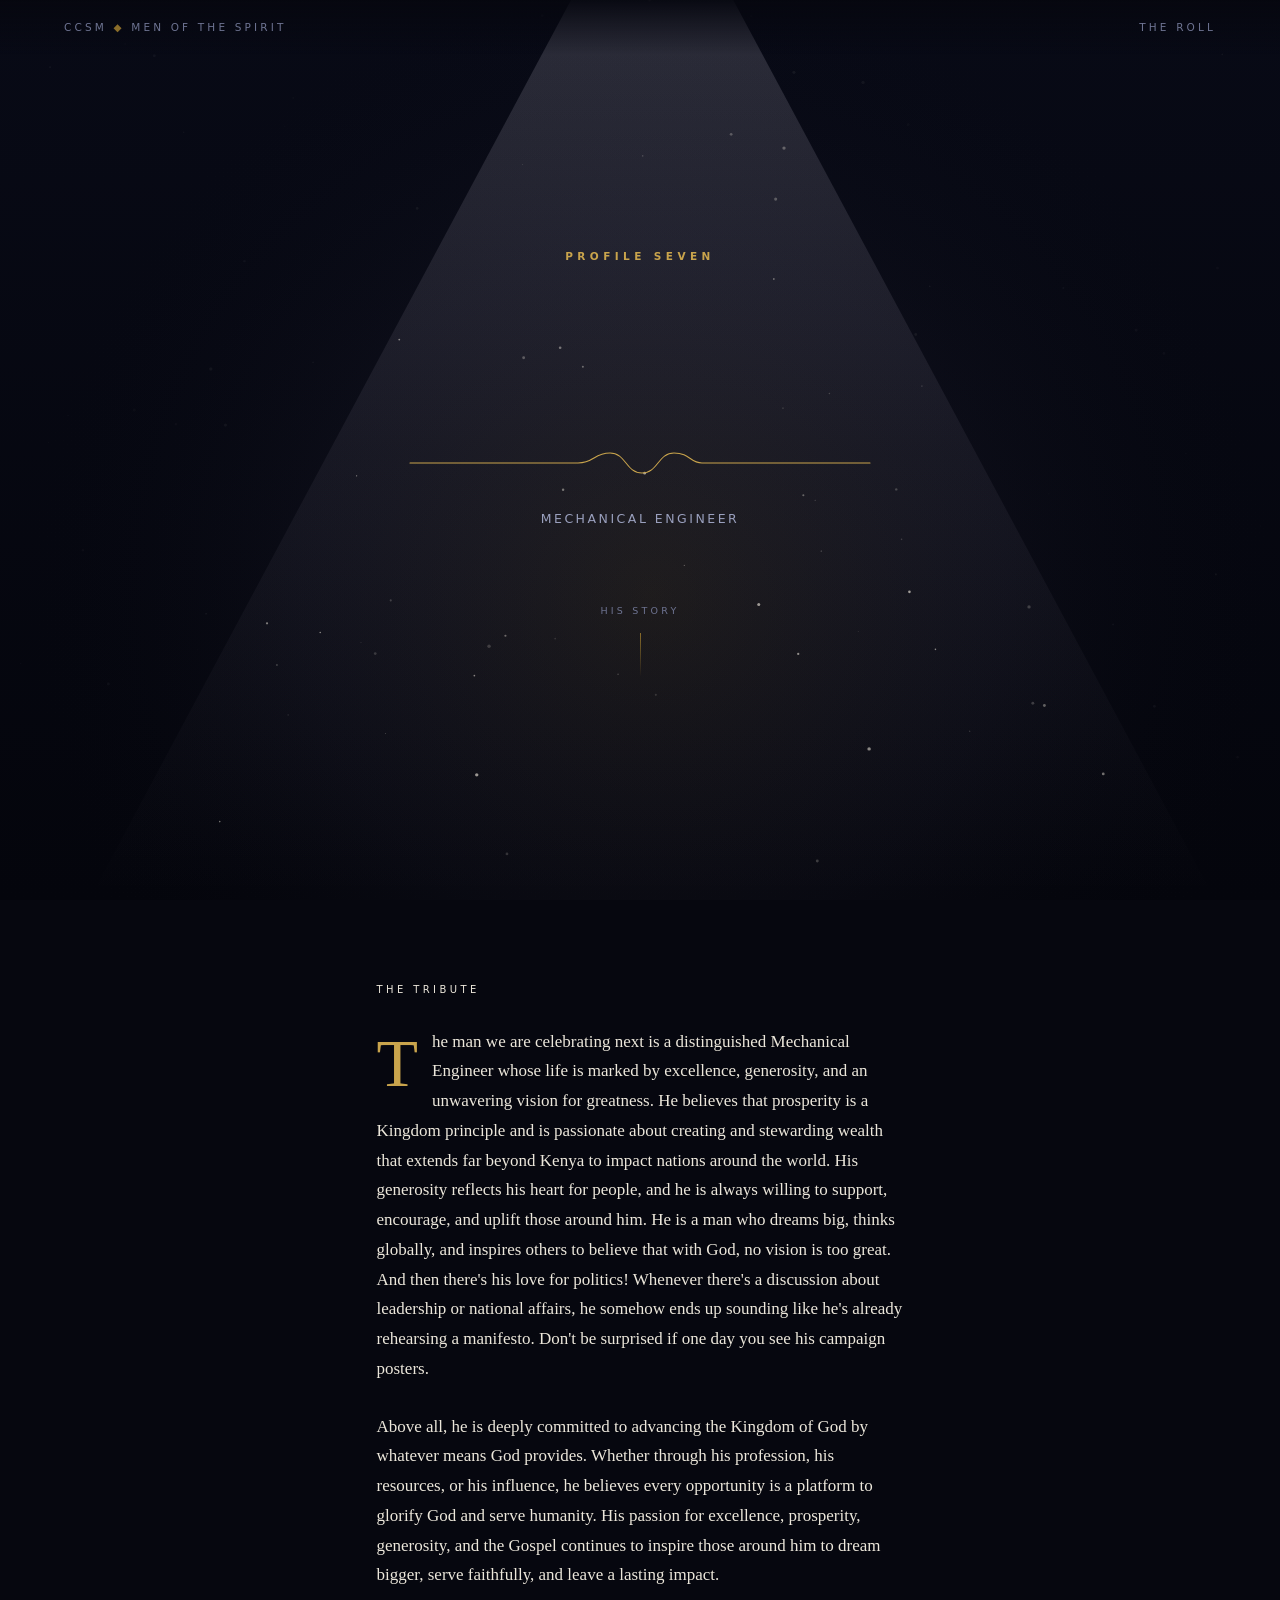
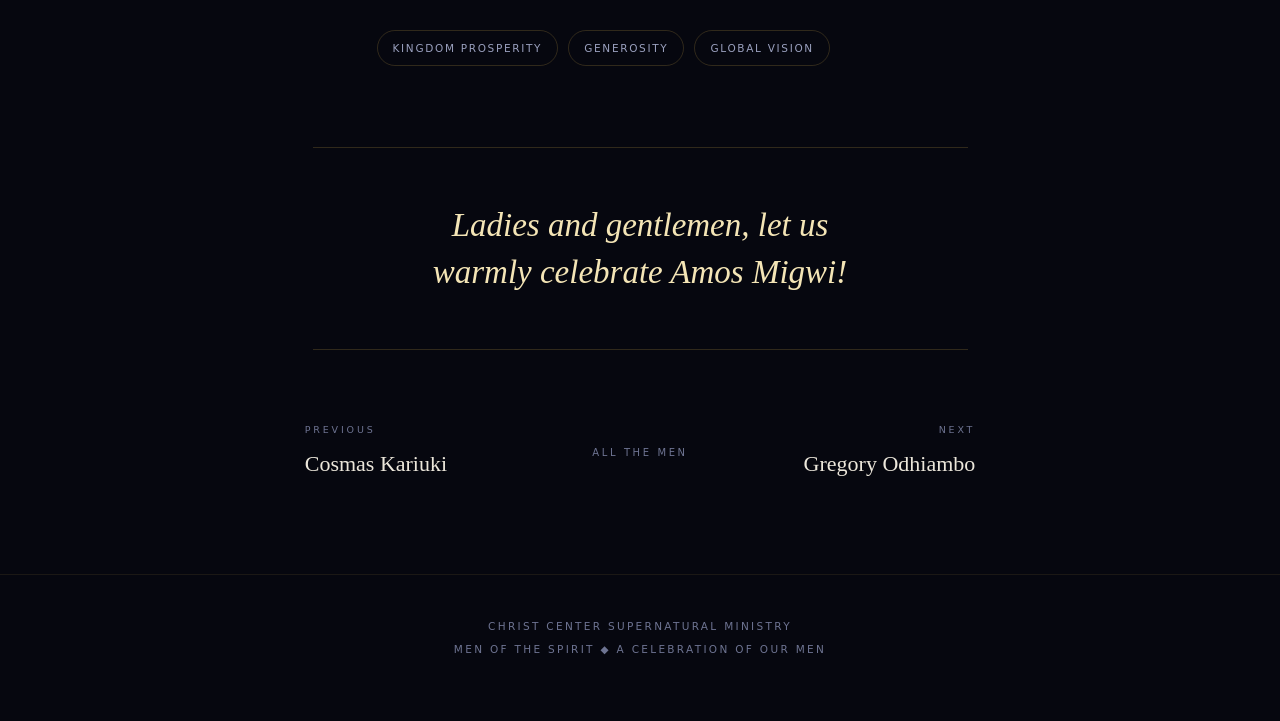
==== amos/index.html @ e0d93254 "Add Men of the Spirit celebration site - Generator builds index plus one page per man from profiles." ====
<!doctype html>
<html lang="en">
<head>
<meta charset="utf-8">
<meta name="viewport" content="width=device-width, initial-scale=1">
<title>Amos Migwi &#183; Men of the Spirit</title>
<meta name="description" content="Amos Migwi &#8212; Mechanical Engineer. Celebrated at Men of the Spirit.">
<meta name="theme-color" content="#06070f">
<meta property="og:title" content="Amos Migwi &#183; Men of the Spirit">
<meta property="og:description" content="Amos Migwi &#8212; Mechanical Engineer. Celebrated at Men of the Spirit.">
<meta property="og:type" content="website">
<link rel="icon" href="../assets/favicon.svg" type="image/svg+xml">
<link rel="stylesheet" href="../assets/css/site.css">
</head>
<body>
<canvas class="beam" aria-hidden="true"></canvas>
<header class="masthead">
  <a href="../">CCSM <span class="masthead__mark">&#9670;</span> Men of the Spirit</a>
  <a href="../#the-roll">The Roll</a>
</header>
<main class="page">

<section class="hero">
  <p class="hero__eyebrow" data-step="eyebrow">Profile Seven</p>
  <h1 class="hero__name" data-focus>Amos Migwi</h1>
  <svg class="flourish" viewBox="0 0 460 26" aria-hidden="true"><path d="M0 13 H168 M292 13 H460 M168 13 c16 0 16 -10 32 -10 s16 20 32 20 s16 -20 32 -20 s16 10 28 10" /></svg>
  <p class="hero__role" data-step="role">Mechanical Engineer</p>
  <div class="scroll-cue" data-step="cue">His story<span></span></div>
</section>

<section class="tribute">
  <p class="tribute__label reveal">The Tribute</p>
  <div class="reveal">
    <p class="lead">The man we are celebrating next is a distinguished Mechanical Engineer whose life is marked by excellence, generosity, and an unwavering vision for greatness. He believes that prosperity is a Kingdom principle and is passionate about creating and stewarding wealth that extends far beyond Kenya to impact nations around the world. His generosity reflects his heart for people, and he is always willing to support, encourage, and uplift those around him. He is a man who dreams big, thinks globally, and inspires others to believe that with God, no vision is too great. And then there's his love for politics! Whenever there's a discussion about leadership or national affairs, he somehow ends up sounding like he's already rehearsing a manifesto. Don't be surprised if one day you see his campaign posters.</p>
    <p>Above all, he is deeply committed to advancing the Kingdom of God by whatever means God provides. Whether through his profession, his resources, or his influence, he believes every opportunity is a platform to glorify God and serve humanity. His passion for excellence, prosperity, generosity, and the Gospel continues to inspire those around him to dream bigger, serve faithfully, and leave a lasting impact.</p>
  </div>
  <ul class="facets reveal"><li>Kingdom Prosperity</li><li>Generosity</li><li>Global Vision</li></ul>
</section>

<section class="call reveal">
  <p>Ladies and gentlemen, let us warmly celebrate Amos Migwi!</p>
</section>

<nav class="pager">
  <a class="pager__link" href="../cosmas/">
    <span class="pager__dir">Previous</span>
    <span class="pager__who">Cosmas Kariuki</span>
  </a>
  <a class="pager__hall" href="../#the-roll">All the men</a>
  <a class="pager__link pager__link--next" href="../gregory/">
    <span class="pager__dir">Next</span>
    <span class="pager__who">Gregory Odhiambo</span>
  </a>
</nav>
</main>
<footer class="colophon">
  <div>Christ Center Supernatural Ministry</div>
  <div>Men of the Spirit &#9670; A Celebration of Our Men</div>
</footer>
<script src="../assets/js/site.js"></script>
</body>
</html>
---- assets/css/site.css ----
/* ==========================================================================
   Men of the Spirit — Christ Center Supernatural Ministry
   A single committed visual world: a darkened hall, one shaft of light,
   and gold leaf. Ceremonial, not corporate.
   ========================================================================== */

:root{
  /* Ground: near-black carrying a navy bias, never a neutral grey. */
  --hall:        #06070f;
  --hall-deep:   #0b0f22;
  --hall-lift:   #10152c;

  /* Gold leaf, three depths — shadow, leaf, highlight. */
  --gold-deep:   #8a6d2a;
  --gold:        #c9a44c;
  --gold-light:  #f4e5b6;

  /* Warm parchment for reading; cool slate-lavender for the quiet voice. */
  --parchment:   #ece7db;
  --slate:       #9aa0be;
  --slate-dim:   #6e7492;

  --rule:        rgba(201,164,76,.22);
  --rule-faint:  rgba(201,164,76,.11);

  --display: Didot, "Bodoni 72", "Playfair Display", "Times New Roman",
             Georgia, serif;
  --serif:   "Iowan Old Style", "Palatino Linotype", Palatino, Georgia, serif;
  --sans:    -apple-system, BlinkMacSystemFont, "Segoe UI", system-ui,
             "Helvetica Neue", Arial, sans-serif;

  --measure: 62ch;
  --gutter:  clamp(20px, 5vw, 64px);
}

*, *::before, *::after{ box-sizing: border-box; }

html{ scroll-behavior: smooth; }

body{
  margin: 0;
  background: var(--hall);
  color: var(--parchment);
  font-family: var(--serif);
  font-size: 17px;
  line-height: 1.75;
  -webkit-font-smoothing: antialiased;
  text-rendering: optimizeLegibility;
  overflow-x: hidden;
}

a{ color: var(--gold); text-decoration: none; }
a:focus-visible,
button:focus-visible{
  outline: 2px solid var(--gold-light);
  outline-offset: 4px;
  border-radius: 2px;
}

::selection{ background: rgba(201,164,76,.28); color: #fff; }

/* --------------------------------------------------------------- masthead */

.masthead{
  position: fixed;
  inset: 0 0 auto 0;
  z-index: 20;
  display: flex;
  align-items: center;
  justify-content: space-between;
  gap: 16px;
  padding: 18px var(--gutter);
  font-family: var(--sans);
  font-size: 10.5px;
  letter-spacing: .3em;
  text-transform: uppercase;
  color: var(--slate-dim);
  background: linear-gradient(180deg, rgba(6,7,15,.92), rgba(6,7,15,0));
  pointer-events: none;
}
.masthead a{ pointer-events: auto; color: var(--slate-dim); }
.masthead a:hover{ color: var(--gold); }
.masthead__mark{ color: var(--gold-deep); }

/* ------------------------------------------------------------------- beam */

.beam{
  position: fixed;
  inset: 0;
  width: 100%;
  height: 100%;
  z-index: 0;
  pointer-events: none;
}

.page{ position: relative; z-index: 1; }

/* ------------------------------------------------------------------- hero */

.hero{
  min-height: 100svh;
  display: flex;
  flex-direction: column;
  align-items: center;
  justify-content: center;
  text-align: center;
  padding: 96px var(--gutter) 72px;
  gap: 0;
}

.hero__eyebrow{
  margin: 0 0 30px;
  font-family: var(--sans);
  font-size: 10.5px;
  font-weight: 600;
  letter-spacing: .42em;
  text-transform: uppercase;
  color: var(--gold);
  opacity: 0;
}

.hero__name{
  margin: 0;
  font-family: var(--display);
  font-weight: 400;
  font-size: clamp(42px, 9.4vw, 118px);
  line-height: 1.02;
  letter-spacing: .004em;
  text-wrap: balance;
  max-width: 15ch;
  background-image: linear-gradient(
      100deg,
      var(--gold-deep) 0%, var(--gold) 26%, var(--gold-light) 42%,
      var(--gold) 58%, var(--gold-deep) 100%);
  background-size: 300% 100%;
  background-position: 130% 0;
  -webkit-background-clip: text;
  background-clip: text;
  color: transparent;
}
/* Each word is masked separately so the beam appears to focus on the name. */
.hero__name .w{
  display: inline-block;
  opacity: 0;
  filter: blur(14px);
  transform: translateY(10px);
}

.flourish{
  width: min(460px, 78%);
  height: 26px;
  margin: 34px 0 0;
  overflow: visible;
}
.flourish path{
  fill: none;
  stroke: var(--gold);
  stroke-width: 1.1;
  stroke-linecap: round;
}

.hero__role{
  margin: 30px 0 0;
  max-width: 34ch;
  font-family: var(--sans);
  font-size: clamp(11px, 1.3vw, 12.5px);
  font-weight: 500;
  letter-spacing: .2em;
  text-transform: uppercase;
  line-height: 2;
  color: var(--slate);
  opacity: 0;
}

.scroll-cue{
  margin-top: clamp(40px, 8vh, 90px);
  font-family: var(--sans);
  font-size: 9.5px;
  letter-spacing: .34em;
  text-transform: uppercase;
  color: var(--slate-dim);
  opacity: 0;
}
.scroll-cue span{
  display: block;
  width: 1px;
  height: 44px;
  margin: 14px auto 0;
  background: linear-gradient(var(--gold-deep), transparent);
}

/* ---------------------------------------------------------------- tribute */

.tribute{
  max-width: calc(var(--measure) + 2 * var(--gutter));
  margin: 0 auto;
  padding: clamp(40px, 9vh, 110px) var(--gutter) 0;
}

.tribute__label{
  margin: 0 0 26px;
  font-family: var(--sans);
  font-size: 10px;
  letter-spacing: .34em;
  text-transform: uppercase;
  color: var(--gold-deep);
}

.tribute p{
  margin: 0 0 28px;
  max-width: var(--measure);
  color: var(--parchment);
}

/* The illuminated capital opens the tribute, as in a psalter. */
.tribute p.lead::first-letter{
  float: left;
  font-family: var(--display);
  font-size: 4em;
  line-height: .78;
  padding: 10px 14px 0 0;
  color: var(--gold);
}

.facets{
  display: flex;
  flex-wrap: wrap;
  gap: 10px;
  margin: 40px 0 0;
  padding: 0;
  list-style: none;
}
.facets li{
  font-family: var(--sans);
  font-size: 10.5px;
  letter-spacing: .16em;
  text-transform: uppercase;
  color: var(--slate);
  border: 1px solid var(--rule);
  border-radius: 999px;
  padding: 8px 15px;
}

.call{
  margin: clamp(50px, 9vh, 96px) auto 0;
  max-width: calc(var(--measure) + 2 * var(--gutter));
  padding: clamp(34px, 5vw, 54px) var(--gutter);
  border-top: 1px solid var(--rule);
  border-bottom: 1px solid var(--rule);
  text-align: center;
}
.call p{
  margin: 0;
  font-family: var(--display);
  font-size: clamp(21px, 3.1vw, 33px);
  line-height: 1.4;
  font-style: italic;
  color: var(--gold-light);
  text-wrap: balance;
}

/* -------------------------------------------------------------- pagination */

.pager{
  display: grid;
  grid-template-columns: 1fr auto 1fr;
  align-items: center;
  gap: 20px;
  max-width: calc(var(--measure) + 2 * var(--gutter));
  margin: 0 auto;
  padding: clamp(46px, 8vh, 86px) var(--gutter) clamp(60px, 10vh, 110px);
  font-family: var(--sans);
}
.pager__link{
  display: flex;
  flex-direction: column;
  gap: 7px;
  min-width: 0;
}
.pager__link--next{ text-align: right; align-items: flex-end; }
.pager__dir{
  font-size: 9.5px;
  letter-spacing: .3em;
  text-transform: uppercase;
  color: var(--slate-dim);
}
.pager__who{
  font-family: var(--display);
  font-size: clamp(16px, 2.4vw, 22px);
  color: var(--parchment);
  transition: color .3s ease;
}
.pager__link:hover .pager__who{ color: var(--gold); }
.pager__hall{
  font-size: 10px;
  letter-spacing: .26em;
  text-transform: uppercase;
  color: var(--slate-dim);
  white-space: nowrap;
}
.pager__hall:hover{ color: var(--gold); }

/* ------------------------------------------------------------- the hall */

.hall-hero{
  min-height: 92svh;
  display: flex;
  flex-direction: column;
  align-items: center;
  justify-content: center;
  text-align: center;
  padding: 110px var(--gutter) 60px;
}
.hall-hero__org{
  margin: 0 0 34px;
  font-family: var(--sans);
  font-size: 10.5px;
  font-weight: 600;
  letter-spacing: .42em;
  text-transform: uppercase;
  color: var(--gold);
  opacity: 0;
}
.hall-hero__title{
  margin: 0;
  font-family: var(--display);
  font-weight: 400;
  font-size: clamp(46px, 11vw, 140px);
  line-height: .96;
  letter-spacing: .002em;
  text-wrap: balance;
  background-image: linear-gradient(
      100deg,
      var(--gold-deep) 0%, var(--gold) 26%, var(--gold-light) 42%,
      var(--gold) 58%, var(--gold-deep) 100%);
  background-size: 300% 100%;
  background-position: 130% 0;
  -webkit-background-clip: text;
  background-clip: text;
  color: transparent;
}
.hall-hero__title .w{
  display: inline-block;
  opacity: 0;
  filter: blur(16px);
  transform: translateY(12px);
}
.hall-hero__sub{
  margin: 30px 0 0;
  font-family: var(--sans);
  font-size: 11.5px;
  letter-spacing: .24em;
  text-transform: uppercase;
  color: var(--slate);
  opacity: 0;
}

.invocation{
  max-width: calc(var(--measure) + 2 * var(--gutter));
  margin: 0 auto;
  padding: clamp(30px, 7vh, 90px) var(--gutter) clamp(40px, 8vh, 96px);
}
.invocation p{ margin: 0 0 28px; max-width: var(--measure); }
.invocation p.lead::first-letter{
  float: left;
  font-family: var(--display);
  font-size: 4em;
  line-height: .78;
  padding: 10px 14px 0 0;
  color: var(--gold);
}

.roll{
  max-width: 1180px;
  margin: 0 auto;
  padding: 0 var(--gutter) clamp(70px, 12vh, 130px);
}
.roll__label{
  margin: 0 0 34px;
  font-family: var(--sans);
  font-size: 10px;
  letter-spacing: .34em;
  text-transform: uppercase;
  color: var(--gold-deep);
  border-top: 1px solid var(--rule-faint);
  padding-top: 22px;
}
.roll__grid{
  display: grid;
  grid-template-columns: repeat(auto-fill, minmax(240px, 1fr));
  gap: 1px;
  background: var(--rule-faint);
  border: 1px solid var(--rule-faint);
}

/* Each man is a lit plaque; the light follows the pointer across it. */
.plaque{
  position: relative;
  display: flex;
  flex-direction: column;
  gap: 0;
  padding: 34px 26px 30px;
  background: var(--hall-deep);
  overflow: hidden;
  isolation: isolate;
  transition: background .45s ease;
}
.plaque::before{
  content: "";
  position: absolute;
  inset: 0;
  z-index: -1;
  opacity: 0;
  background: radial-gradient(
      180px 180px at var(--px, 50%) var(--py, 50%),
      rgba(201,164,76,.16), transparent 70%);
  transition: opacity .45s ease;
}
.plaque:hover{ background: var(--hall-lift); }
.plaque:hover::before,
.plaque:focus-within::before{ opacity: 1; }

.plaque__no{
  font-family: var(--sans);
  font-size: 9.5px;
  letter-spacing: .28em;
  text-transform: uppercase;
  color: var(--slate-dim);
}
.plaque__monogram{
  position: relative;
  width: 76px;
  height: 76px;
  margin: 22px 0 24px;
  display: grid;
  place-items: center;
  font-family: var(--display);
  font-size: 26px;
  letter-spacing: .04em;
  color: var(--gold);
}
.plaque__monogram svg{
  position: absolute;
  inset: 0;
  width: 100%;
  height: 100%;
  transform: rotate(-90deg);
}
.plaque__monogram circle{
  fill: none;
  stroke: var(--gold-deep);
  stroke-width: 1;
}
.plaque__monogram circle.arc{
  stroke: var(--gold);
  stroke-dasharray: 226;
  stroke-dashoffset: 226;
  transition: stroke-dashoffset 1.1s cubic-bezier(.2,.7,.2,1);
}
.plaque:hover .plaque__monogram circle.arc,
.plaque:focus-within .plaque__monogram circle.arc{ stroke-dashoffset: 0; }

.plaque__name{
  margin: 0;
  font-family: var(--display);
  font-weight: 400;
  font-size: clamp(22px, 2.4vw, 29px);
  line-height: 1.14;
  color: var(--parchment);
  text-wrap: balance;
}
.plaque__role{
  margin: 12px 0 0;
  font-family: var(--sans);
  font-size: 10.5px;
  letter-spacing: .14em;
  text-transform: uppercase;
  line-height: 1.8;
  color: var(--slate);
}
.plaque__link{
  position: absolute;
  inset: 0;
  z-index: 2;
}
.plaque__link:focus-visible{ outline-offset: -4px; }
.plaque--draft .plaque__name,
.plaque--draft .plaque__monogram{ color: var(--slate); }
.plaque--draft .plaque__role{ color: var(--slate-dim); font-style: italic; }

/* ------------------------------------------------------------- draft note */

.awaiting{
  max-width: calc(var(--measure) + 2 * var(--gutter));
  margin: 0 auto;
  padding: clamp(40px, 9vh, 110px) var(--gutter) 0;
}
.awaiting__box{
  border: 1px solid var(--rule);
  border-radius: 3px;
  padding: clamp(26px, 4vw, 40px);
  background: rgba(16,21,44,.5);
}
.awaiting__box h2{
  margin: 0 0 14px;
  font-family: var(--display);
  font-weight: 400;
  font-size: clamp(21px, 3vw, 28px);
  color: var(--gold-light);
}
.awaiting__box p{ margin: 0 0 16px; color: var(--slate); }
.awaiting__box p:last-child{ margin-bottom: 0; }

/* ----------------------------------------------------------------- footer */

.colophon{
  border-top: 1px solid var(--rule-faint);
  padding: 40px var(--gutter) 60px;
  text-align: center;
  font-family: var(--sans);
  font-size: 10.5px;
  letter-spacing: .22em;
  text-transform: uppercase;
  color: var(--slate-dim);
  line-height: 2.2;
}

/* ---------------------------------------------------------------- reveals */

.reveal{ opacity: 0; transform: translateY(18px); }
.reveal.in{
  opacity: 1;
  transform: none;
  transition: opacity .9s ease, transform .9s cubic-bezier(.2,.7,.2,1);
}

@media (prefers-reduced-motion: reduce){
  html{ scroll-behavior: auto; }
  *, *::before, *::after{
    animation: none !important;
    transition: none !important;
  }
  .hero__eyebrow, .hero__role, .scroll-cue,
  .hall-hero__org, .hall-hero__sub, .reveal{ opacity: 1; transform: none; }
  .hero__name .w, .hall-hero__title .w{
    opacity: 1; filter: none; transform: none;
  }
  .plaque__monogram circle.arc{ stroke-dashoffset: 0; }
}

@media (max-width: 640px){
  body{ font-size: 16.5px; }
  .pager{ grid-template-columns: 1fr; text-align: left; gap: 26px; }
  .pager__link--next{ text-align: left; align-items: flex-start; }
  .pager__hall{ order: 3; }
}
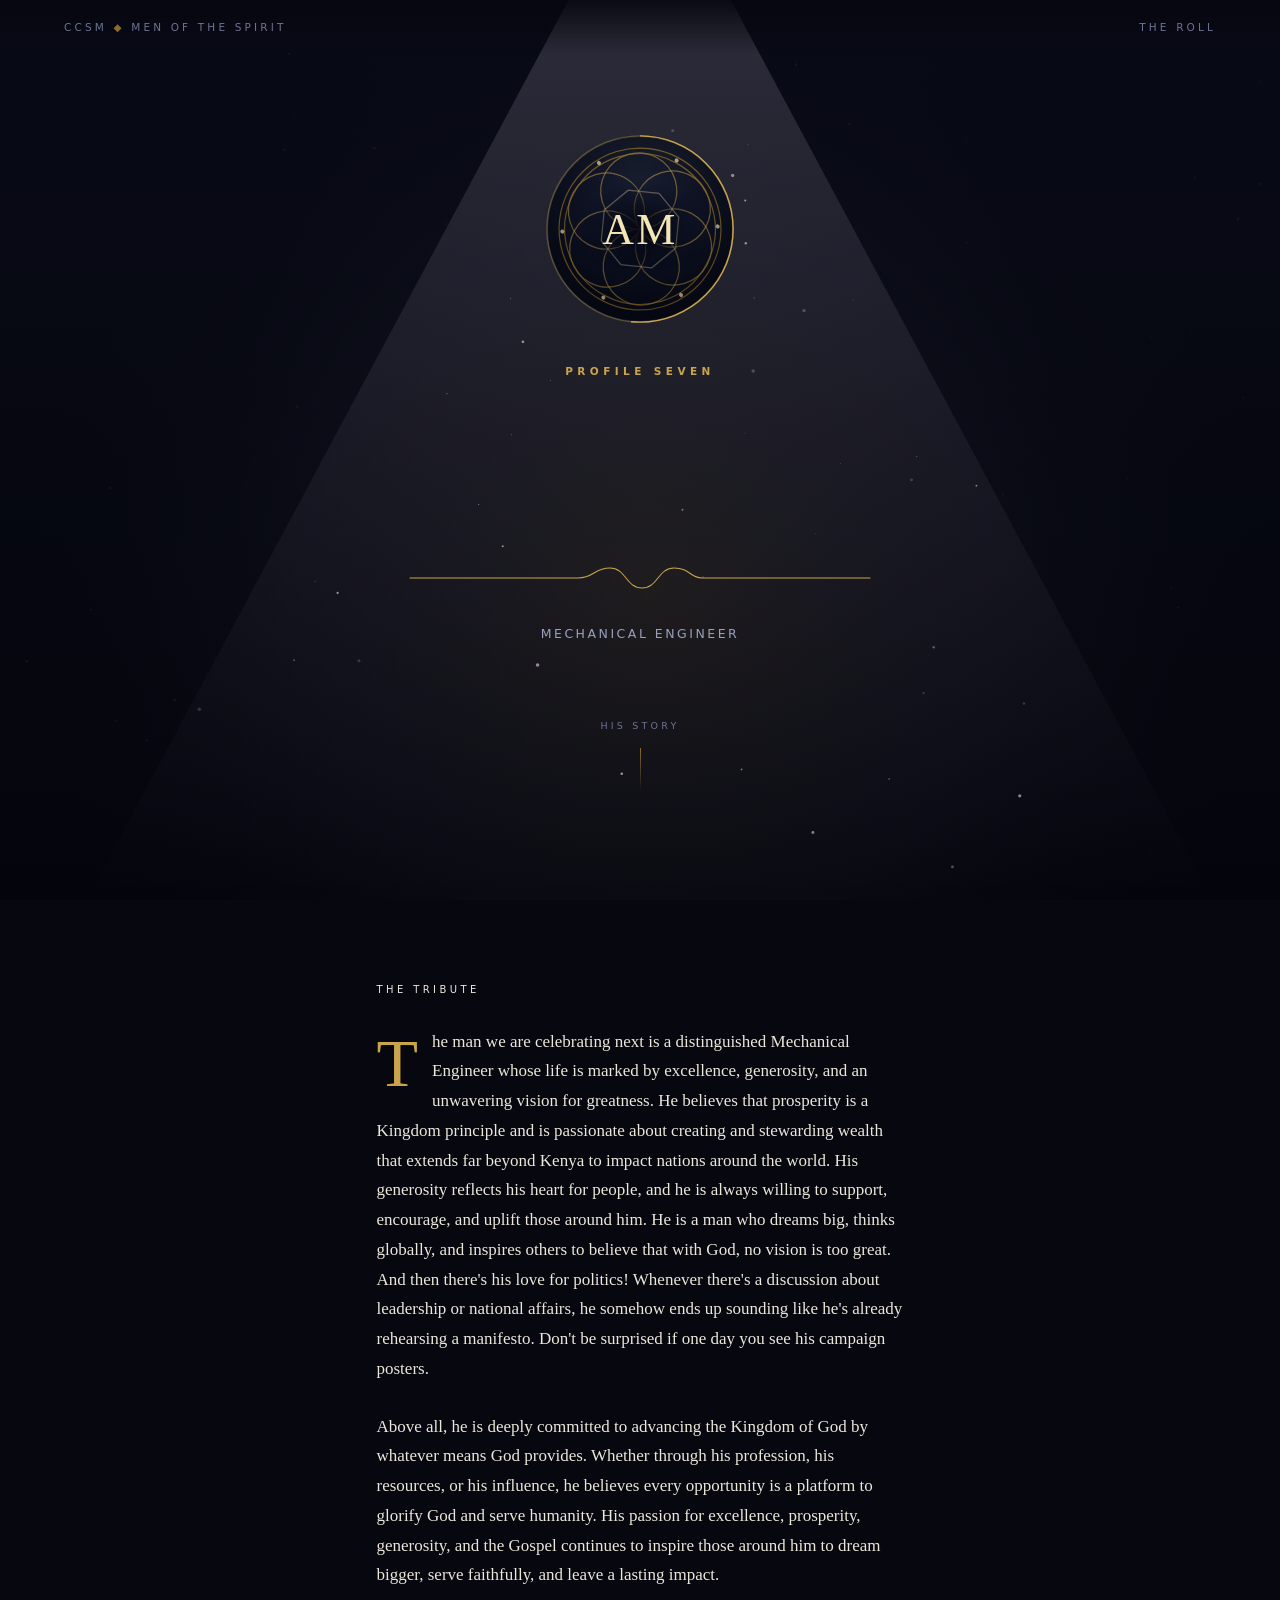
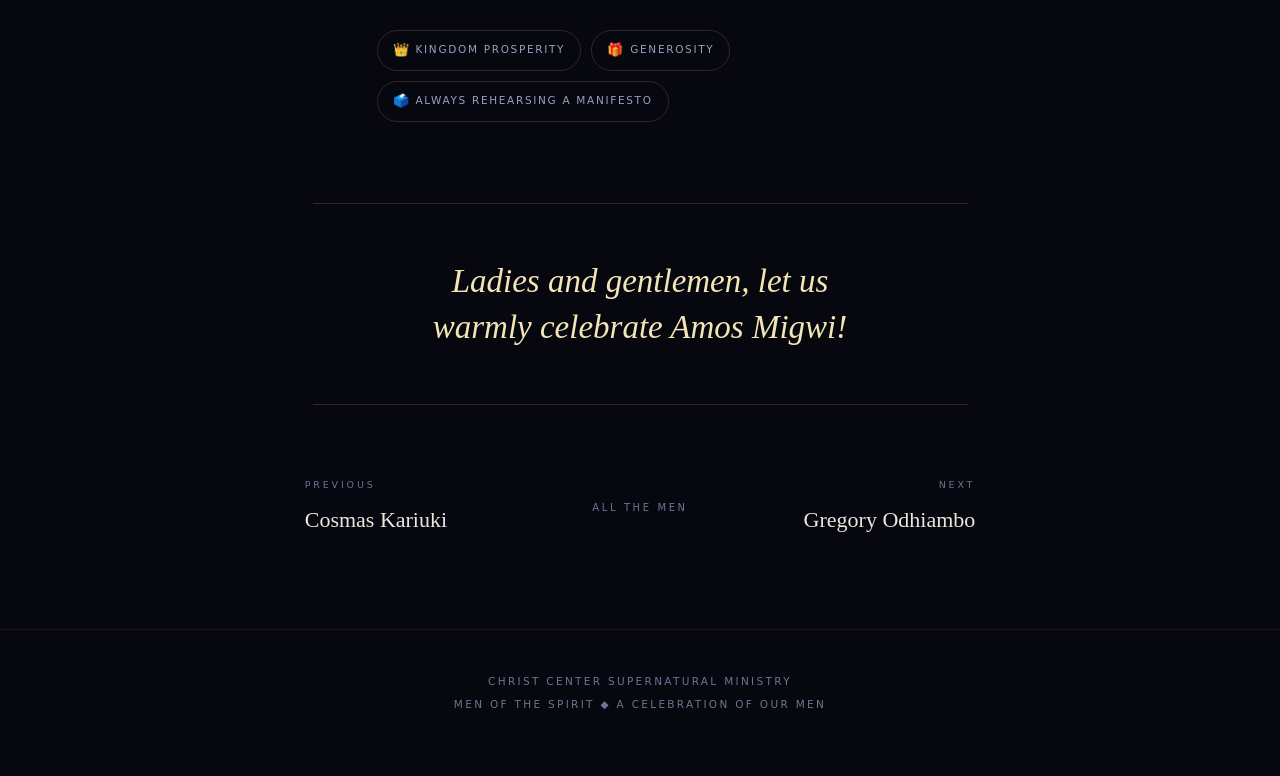
==== commit 0e36a120: "Add portraits, name-drawn sigils and emoji to the profiles - Photographs appear by dropping assets/p" ====
--- a/amos/index.html
+++ b/amos/index.html
@@ -21,6 +21,16 @@
 <main class="page">
 
 <section class="hero">
+  <figure class="portrait">
+    <div class="portrait__disc"><canvas data-sigil="Amos Migwi" aria-hidden="true"></canvas></div>
+    <div class="portrait__mono" aria-hidden="true">AM</div>
+    <svg class="portrait__ring" viewBox="0 0 100 100" aria-hidden="true">
+      <circle cx="50" cy="50" r="48" vector-effect="non-scaling-stroke"
+              opacity=".35"></circle>
+      <circle class="arc" cx="50" cy="50" r="48"
+              vector-effect="non-scaling-stroke"></circle>
+    </svg>
+  </figure>
   <p class="hero__eyebrow" data-step="eyebrow">Profile Seven</p>
   <h1 class="hero__name" data-focus>Amos Migwi</h1>
   <svg class="flourish" viewBox="0 0 460 26" aria-hidden="true"><path d="M0 13 H168 M292 13 H460 M168 13 c16 0 16 -10 32 -10 s16 20 32 20 s16 -20 32 -20 s16 10 28 10" /></svg>
@@ -34,7 +44,7 @@
     <p class="lead">The man we are celebrating next is a distinguished Mechanical Engineer whose life is marked by excellence, generosity, and an unwavering vision for greatness. He believes that prosperity is a Kingdom principle and is passionate about creating and stewarding wealth that extends far beyond Kenya to impact nations around the world. His generosity reflects his heart for people, and he is always willing to support, encourage, and uplift those around him. He is a man who dreams big, thinks globally, and inspires others to believe that with God, no vision is too great. And then there's his love for politics! Whenever there's a discussion about leadership or national affairs, he somehow ends up sounding like he's already rehearsing a manifesto. Don't be surprised if one day you see his campaign posters.</p>
     <p>Above all, he is deeply committed to advancing the Kingdom of God by whatever means God provides. Whether through his profession, his resources, or his influence, he believes every opportunity is a platform to glorify God and serve humanity. His passion for excellence, prosperity, generosity, and the Gospel continues to inspire those around him to dream bigger, serve faithfully, and leave a lasting impact.</p>
   </div>
-  <ul class="facets reveal"><li>Kingdom Prosperity</li><li>Generosity</li><li>Global Vision</li></ul>
+  <ul class="facets reveal"><li><span class="ico">👑</span>Kingdom Prosperity</li><li><span class="ico">🎁</span>Generosity</li><li><span class="ico">🗳️</span>Always Rehearsing A Manifesto</li></ul>
 </section>
 
 <section class="call reveal">
--- a/assets/css/site.css
+++ b/assets/css/site.css
@@ -106,6 +106,77 @@
   text-align: center;
   padding: 96px var(--gutter) 72px;
   gap: 0;
+}
+
+/* ---------------------------------------------------------------- portrait
+   A photograph when one exists, otherwise a rosette drawn from the man's
+   own name. Both sit in the same gold ring so the roll reads evenly. */
+
+.portrait{
+  position: relative;
+  width: clamp(132px, 19vw, 194px);
+  aspect-ratio: 1;
+  margin: 0 0 36px;
+  border-radius: 50%;
+  opacity: 0;
+}
+.portrait__disc{
+  position: absolute;
+  inset: 5px;
+  border-radius: 50%;
+  overflow: hidden;
+  background: radial-gradient(circle at 50% 34%, #131a35, #080b18 74%);
+}
+.portrait__disc img{
+  display: block;
+  width: 100%;
+  height: 100%;
+  object-fit: cover;
+  /* Phone photographs arrive in every light; this settles them into
+     the hall's warmth without draining the faces. */
+  filter: contrast(1.05) saturate(.88) brightness(.97);
+}
+/* Gold veil, so a photograph belongs to the same lit world as a rosette. */
+.portrait__disc::after{
+  content: "";
+  position: absolute;
+  inset: 0;
+  border-radius: 50%;
+  background:
+    radial-gradient(circle at 50% 22%, rgba(244,229,182,.20), transparent 62%),
+    linear-gradient(190deg, rgba(201,164,76,.16), rgba(11,15,34,.42));
+  mix-blend-mode: soft-light;
+  pointer-events: none;
+}
+.portrait__disc canvas{
+  display: block;
+  width: 100%;
+  height: 100%;
+}
+.portrait__ring{
+  position: absolute;
+  inset: 0;
+  width: 100%;
+  height: 100%;
+  transform: rotate(-90deg);
+  overflow: visible;
+}
+.portrait__ring circle{
+  fill: none;
+  stroke: var(--gold);
+  stroke-width: 1.4;
+}
+.portrait__mono{
+  position: absolute;
+  inset: 0;
+  display: grid;
+  place-items: center;
+  font-family: var(--display);
+  font-size: clamp(30px, 4.4vw, 44px);
+  letter-spacing: .05em;
+  color: var(--gold-light);
+  text-shadow: 0 0 22px rgba(6,7,15,.9);
+  pointer-events: none;
 }
 
 .hero__eyebrow{
@@ -427,38 +498,28 @@
   text-transform: uppercase;
   color: var(--slate-dim);
 }
-.plaque__monogram{
-  position: relative;
-  width: 76px;
-  height: 76px;
+/* In the roll the portrait is small, and its ring completes on hover. */
+.portrait--sm{
+  width: 88px;
   margin: 22px 0 24px;
-  display: grid;
-  place-items: center;
-  font-family: var(--display);
-  font-size: 26px;
-  letter-spacing: .04em;
-  color: var(--gold);
-}
-.plaque__monogram svg{
-  position: absolute;
-  inset: 0;
-  width: 100%;
-  height: 100%;
-  transform: rotate(-90deg);
-}
-.plaque__monogram circle{
-  fill: none;
+  opacity: 1;
+}
+.portrait--sm .portrait__disc{ inset: 4px; }
+.portrait--sm .portrait__mono{ font-size: 27px; }
+.portrait--sm .portrait__ring circle{
   stroke: var(--gold-deep);
   stroke-width: 1;
 }
-.plaque__monogram circle.arc{
+.portrait--sm .portrait__ring circle.arc{
   stroke: var(--gold);
-  stroke-dasharray: 226;
-  stroke-dashoffset: 226;
+  stroke-dasharray: 302;
+  stroke-dashoffset: 302;
   transition: stroke-dashoffset 1.1s cubic-bezier(.2,.7,.2,1);
 }
-.plaque:hover .plaque__monogram circle.arc,
-.plaque:focus-within .plaque__monogram circle.arc{ stroke-dashoffset: 0; }
+.plaque:hover .portrait--sm .portrait__ring circle.arc,
+.plaque:focus-within .portrait--sm .portrait__ring circle.arc{
+  stroke-dashoffset: 0;
+}
 
 .plaque__name{
   margin: 0;
@@ -484,9 +545,27 @@
   z-index: 2;
 }
 .plaque__link:focus-visible{ outline-offset: -4px; }
-.plaque--draft .plaque__name,
-.plaque--draft .plaque__monogram{ color: var(--slate); }
+.plaque--draft .plaque__name{ color: var(--slate); }
 .plaque--draft .plaque__role{ color: var(--slate-dim); font-style: italic; }
+
+.plaque__icons{
+  margin: 14px 0 0;
+  font-size: 15px;
+  letter-spacing: .22em;
+  line-height: 1;
+  filter: saturate(.9);
+}
+
+/* Emoji ride inside the letterspaced chips without inheriting the tracking. */
+.facets li .ico{
+  display: inline-block;
+  margin-right: 7px;
+  font-size: 13px;
+  letter-spacing: normal;
+  vertical-align: -1px;
+  font-family: "Apple Color Emoji", "Segoe UI Emoji",
+               "Noto Color Emoji", sans-serif;
+}
 
 /* ------------------------------------------------------------- draft note */
 
@@ -540,12 +619,12 @@
     animation: none !important;
     transition: none !important;
   }
-  .hero__eyebrow, .hero__role, .scroll-cue,
+  .hero__eyebrow, .hero__role, .scroll-cue, .portrait,
   .hall-hero__org, .hall-hero__sub, .reveal{ opacity: 1; transform: none; }
   .hero__name .w, .hall-hero__title .w{
     opacity: 1; filter: none; transform: none;
   }
-  .plaque__monogram circle.arc{ stroke-dashoffset: 0; }
+  .portrait__ring circle.arc{ stroke-dashoffset: 0; }
 }
 
 @media (max-width: 640px){
